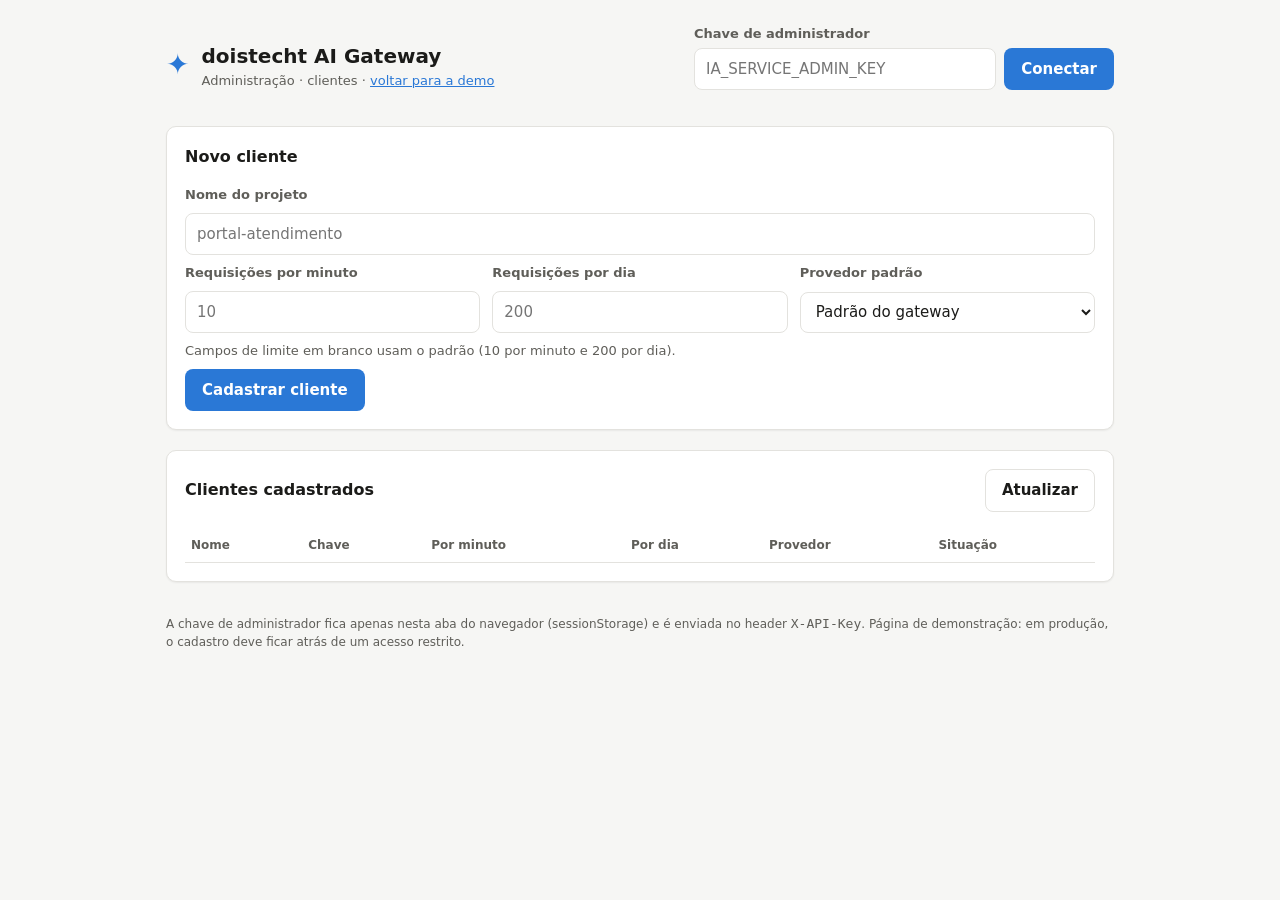
==== demo/site/admin.html @ 45054b07 "feat: implementa fase 6 (Extra) do AI Gateway - Provedor Ollama (chat, streaming, output estruturado" ====
<!doctype html>
<html lang="pt-BR">
<head>
  <meta charset="utf-8">
  <meta name="viewport" content="width=device-width, initial-scale=1">
  <title>doistecht AI Gateway · Clientes</title>
  <meta name="description" content="Cadastro dos projetos clientes do doistecht-ia-service">
  <link rel="stylesheet" href="styles.css">
</head>
<body>
  <header class="topbar">
    <div class="brand">
      <span class="brand-mark" aria-hidden="true">✦</span>
      <div>
        <h1>doistecht AI Gateway</h1>
        <p class="subtitle">Administração · clientes · <a href="index.html">voltar para a demo</a></p>
      </div>
    </div>

    <form id="admin-key-form" class="key-form" autocomplete="off">
      <label for="admin-key">Chave de administrador</label>
      <div class="inline">
        <input id="admin-key" type="password" placeholder="IA_SERVICE_ADMIN_KEY" spellcheck="false">
        <button type="submit">Conectar</button>
      </div>
    </form>
  </header>

  <div id="alert" class="alert" role="alert" hidden></div>

  <main class="admin">
    <section class="panel" aria-labelledby="create-title">
      <h2 id="create-title">Novo cliente</h2>
      <form id="client-form" class="stack" novalidate>
        <div class="stack">
          <label for="client-name">Nome do projeto</label>
          <input id="client-name" name="name" type="text" maxlength="100" placeholder="portal-atendimento" required>
        </div>
        <div class="grid-3">
          <div class="stack">
            <label for="client-rate">Requisições por minuto</label>
            <input id="client-rate" name="rateLimitPerMinute" type="number" min="1" max="10000" placeholder="10">
          </div>
          <div class="stack">
            <label for="client-quota">Requisições por dia</label>
            <input id="client-quota" name="dailyQuota" type="number" min="1" max="1000000" placeholder="200">
          </div>
          <div class="stack">
            <label for="client-provider">Provedor padrão</label>
            <select id="client-provider" name="defaultProvider">
              <option value="">Padrão do gateway</option>
              <option value="gemini">gemini</option>
              <option value="ollama">ollama</option>
            </select>
          </div>
        </div>
        <p class="hint">Campos de limite em branco usam o padrão (10 por minuto e 200 por dia).</p>
        <div>
          <button type="submit" id="client-submit">Cadastrar cliente</button>
        </div>
      </form>

      <div id="created" class="result" hidden aria-live="polite">
        <p class="hint">Cliente <strong id="created-name"></strong> cadastrado. Guarde a API key agora: ela não será exibida de novo.</p>
        <div class="inline">
          <label class="sr-only" for="created-key">API key gerada</label>
          <input id="created-key" type="text" class="mono" readonly>
          <button type="button" id="copy-key" class="secondary">Copiar</button>
          <button type="button" id="use-key">Usar na demo</button>
        </div>
      </div>
    </section>

    <section class="panel" aria-labelledby="list-title">
      <div class="usage-header">
        <h2 id="list-title">Clientes cadastrados</h2>
        <button type="button" id="clients-refresh" class="secondary">Atualizar</button>
      </div>
      <table class="documents">
        <caption class="sr-only">Clientes cadastrados</caption>
        <thead>
          <tr>
            <th scope="col">Nome</th>
            <th scope="col">Chave</th>
            <th scope="col">Por minuto</th>
            <th scope="col">Por dia</th>
            <th scope="col">Provedor</th>
            <th scope="col">Situação</th>
          </tr>
        </thead>
        <tbody id="clients"></tbody>
      </table>
    </section>
  </main>

  <footer class="footer">
    A chave de administrador fica apenas nesta aba do navegador (sessionStorage) e é enviada no header <code>X-API-Key</code>.
    Página de demonstração: em produção, o cadastro deve ficar atrás de um acesso restrito.
  </footer>

  <script type="module" src="admin.js"></script>
</body>
</html>
---- demo/site/styles.css ----
:root {
  color-scheme: light;
  --surface: #f6f6f4;
  --card: #ffffff;
  --border: #e3e2de;
  --text: #1b1b19;
  --text-muted: #5f5e59;
  --accent: #2a78d6;
  --accent-ink: #ffffff;
  --user-bubble: #e8f1fc;
  --code-bg: #f1f0ed;
  /* Cores de status: sempre acompanhadas de texto, nunca sozinhas */
  --good: #0ca30c;
  --warning: #b87f00;
  --critical: #d03b3b;
  --radius: 10px;
  --shadow: 0 1px 2px rgba(0, 0, 0, 0.06);
}

@media (prefers-color-scheme: dark) {
  :root {
    color-scheme: dark;
    --surface: #141413;
    --card: #1e1e1c;
    --border: #33332f;
    --text: #f1f0ea;
    --text-muted: #b3b2aa;
    --accent: #3987e5;
    --user-bubble: #1d2c40;
    --code-bg: #262623;
    --warning: #fab219;
    --shadow: none;
  }
}

* { box-sizing: border-box; }

/* Sem isto, regras como ".panel { display: grid }" venceriam o atributo hidden
   e todas as abas apareceriam ao mesmo tempo */
[hidden] { display: none !important; }

body {
  margin: 0;
  background: var(--surface);
  color: var(--text);
  font: 15px/1.5 system-ui, -apple-system, "Segoe UI", Roboto, sans-serif;
}

.topbar, .providers, .tabs, main, .alert, .footer {
  max-width: 980px;
  margin-inline: auto;
  padding-inline: 16px;
}

.topbar {
  display: flex;
  flex-wrap: wrap;
  gap: 16px;
  align-items: flex-end;
  justify-content: space-between;
  padding-block: 24px 16px;
}

.brand { display: flex; gap: 12px; align-items: center; }
.brand-mark { font-size: 28px; color: var(--accent); }
h1 { font-size: 20px; margin: 0; }
.subtitle { margin: 0; color: var(--text-muted); font-size: 13px; }

label { font-size: 13px; font-weight: 600; color: var(--text-muted); }

input, select, textarea, button {
  font: inherit;
  color: inherit;
}

input[type="text"], input[type="password"], input[type="number"], select, textarea {
  width: 100%;
  padding: 9px 11px;
  background: var(--card);
  border: 1px solid var(--border);
  border-radius: 8px;
}

input:focus-visible, select:focus-visible, textarea:focus-visible, button:focus-visible {
  outline: 2px solid var(--accent);
  outline-offset: 1px;
}

textarea { resize: vertical; }
.mono, code, pre { font-family: ui-monospace, "Cascadia Code", Consolas, monospace; font-size: 13px; }

button {
  padding: 9px 16px;
  border: 1px solid transparent;
  border-radius: 8px;
  background: var(--accent);
  color: var(--accent-ink);
  font-weight: 600;
  cursor: pointer;
  white-space: nowrap;
}

button.secondary { background: transparent; color: var(--text); border-color: var(--border); }
button.link { background: none; color: var(--critical); padding: 4px 8px; font-weight: 500; }
button:disabled { opacity: 0.55; cursor: progress; }

.inline { display: flex; gap: 8px; }
.stack { display: grid; gap: 8px; }
.key-form { display: grid; gap: 4px; min-width: min(420px, 100%); }

.providers {
  display: flex;
  flex-wrap: wrap;
  align-items: center;
  gap: 8px 16px;
  padding-block: 4px 16px;
}

.providers select { width: auto; min-width: 240px; }

.provider-status { display: flex; gap: 14px; list-style: none; margin: 0; padding: 0; font-size: 13px; }
.provider-status li { display: flex; align-items: center; gap: 6px; }
.dot { width: 9px; height: 9px; border-radius: 50%; display: inline-block; }
.dot.UP { background: var(--good); }
.dot.DEGRADED { background: var(--warning); }
.dot.DOWN { background: var(--critical); }
.limits { margin: 0 0 0 auto; color: var(--text-muted); font-size: 13px; }

.tabs {
  display: flex;
  gap: 4px;
  border-bottom: 1px solid var(--border);
  overflow-x: auto;
}

.tabs button {
  background: none;
  color: var(--text-muted);
  border: none;
  border-bottom: 2px solid transparent;
  border-radius: 0;
  padding: 10px 14px;
}

.tabs button[aria-selected="true"] { color: var(--text); border-bottom-color: var(--accent); }

main { padding-block: 20px 32px; }

.panel {
  background: var(--card);
  border: 1px solid var(--border);
  border-radius: var(--radius);
  box-shadow: var(--shadow);
  padding: 18px;
  display: grid;
  gap: 16px;
}

.alert {
  margin-top: 16px;
  padding: 10px 14px;
  border-radius: 8px;
  border: 1px solid var(--critical);
  color: var(--text);
  background: color-mix(in srgb, var(--critical) 10%, var(--card));
}

.messages {
  display: grid;
  gap: 10px;
  min-height: 260px;
  max-height: 55vh;
  overflow-y: auto;
  align-content: start;
}

.message { max-width: 85%; padding: 10px 14px; border-radius: 12px; white-space: pre-wrap; word-break: break-word; }
.message.user { justify-self: end; background: var(--user-bubble); }
.message.assistant { justify-self: start; background: var(--code-bg); }
.message.failed { color: var(--text-muted); font-style: italic; }
.message .meta { display: block; margin-top: 6px; font-size: 12px; color: var(--text-muted); }
.empty { color: var(--text-muted); margin: 0; }

.composer { display: grid; gap: 8px; }
.composer-actions { display: flex; gap: 8px; justify-content: flex-end; }

.hint { margin: 0; color: var(--text-muted); font-size: 13px; }

.result {
  border-top: 1px solid var(--border);
  padding-top: 14px;
  display: grid;
  gap: 8px;
}

.result pre, .answer {
  margin: 0;
  padding: 12px;
  background: var(--code-bg);
  border-radius: 8px;
  overflow-x: auto;
  white-space: pre-wrap;
}

.badges { display: flex; flex-wrap: wrap; gap: 6px; }
.badge {
  font-size: 12px;
  padding: 2px 8px;
  border-radius: 999px;
  border: 1px solid var(--border);
  color: var(--text-muted);
}
.badge.warn { border-color: var(--warning); color: var(--text); }

.documents { width: 100%; border-collapse: collapse; font-size: 14px; }
.documents th, .documents td { text-align: left; padding: 8px 6px; border-bottom: 1px solid var(--border); }
.documents th { font-size: 12px; color: var(--text-muted); font-weight: 600; }
.documents td.empty { color: var(--text-muted); }
.status { display: inline-flex; align-items: center; gap: 6px; }
.status .dot.READY { background: var(--good); }
.status .dot.PROCESSING { background: var(--warning); }
.status .dot.FAILED { background: var(--critical); }
.status-detail { display: block; font-size: 12px; color: var(--text-muted); }

.sources { display: grid; gap: 8px; margin: 0; padding: 0; list-style: none; }
.sources li { padding: 10px 12px; border: 1px solid var(--border); border-radius: 8px; font-size: 14px; }
.sources .source-title { font-weight: 600; }
.sources .excerpt { color: var(--text-muted); margin-top: 4px; }

.usage-header { display: flex; justify-content: space-between; align-items: center; gap: 8px; }
.tiles { display: grid; grid-template-columns: repeat(auto-fit, minmax(150px, 1fr)); gap: 12px; }
.tile { border: 1px solid var(--border); border-radius: var(--radius); padding: 14px; }
.tile .label { font-size: 12px; color: var(--text-muted); }
.tile .value { font-size: 26px; font-weight: 650; margin-top: 4px; font-variant-numeric: tabular-nums; }

.footer { color: var(--text-muted); font-size: 12px; padding-bottom: 32px; }

/* Página de administração (admin.html) */
a { color: var(--accent); }
h2 { font-size: 16px; margin: 0; }
main.admin { display: grid; gap: 20px; }
.grid-3 { display: grid; grid-template-columns: repeat(auto-fit, minmax(180px, 1fr)); gap: 12px; }
.documents td.mono { font-size: 13px; }

.sr-only {
  position: absolute; width: 1px; height: 1px; overflow: hidden;
  clip: rect(0 0 0 0); white-space: nowrap;
}

@media (max-width: 640px) {
  .inline { flex-direction: column; }
  .message { max-width: 100%; }
  .limits { margin-left: 0; }
}
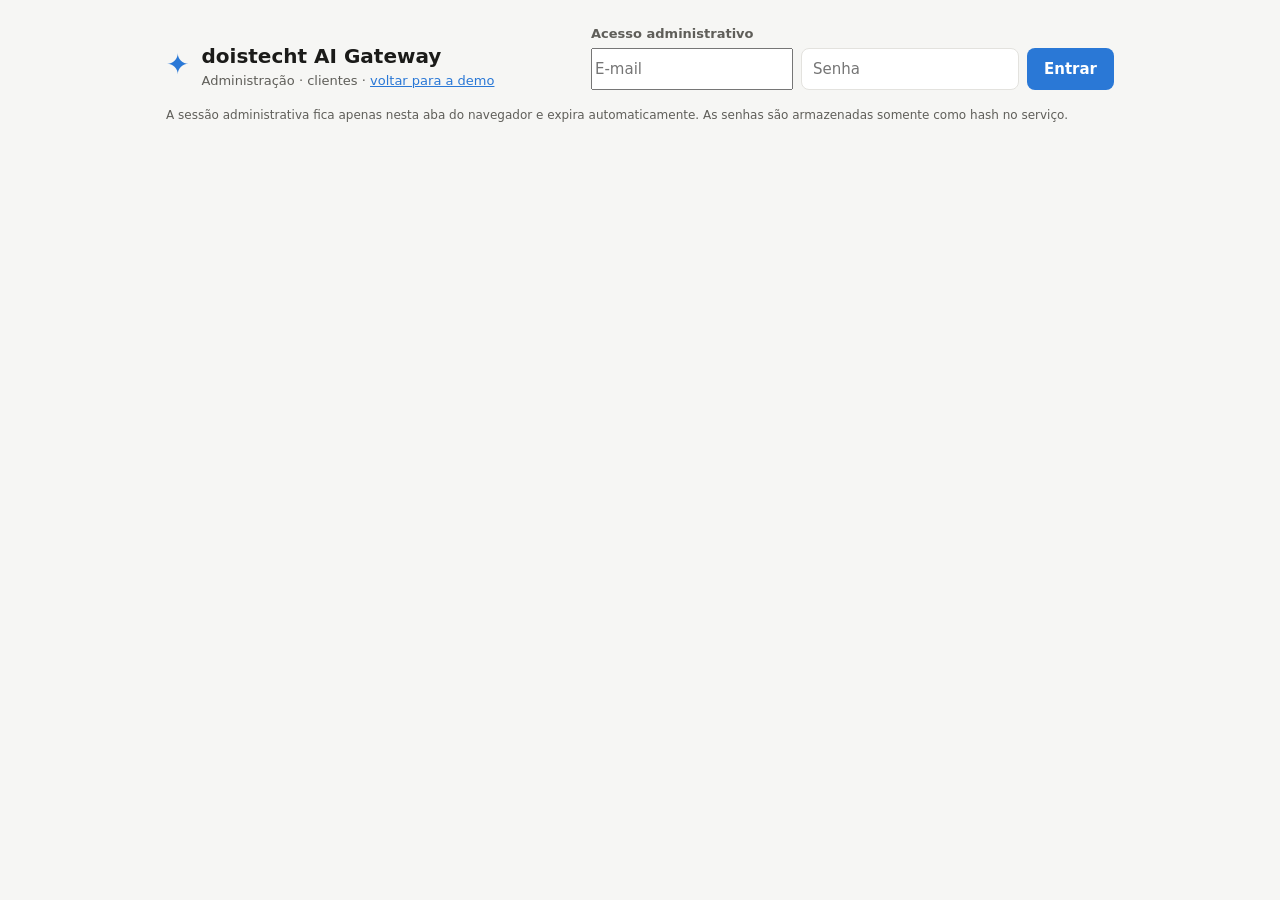
==== commit 0e1d1cc7: "feat: adiciona login com e-mail e senha ao portal administrativo - Tabelas admin_user e admin_sessio" ====
--- a/demo/site/admin.html
+++ b/demo/site/admin.html
@@ -17,18 +17,45 @@
       </div>
     </div>
 
-    <form id="admin-key-form" class="key-form" autocomplete="off">
-      <label for="admin-key">Chave de administrador</label>
+    <form id="login-form" class="key-form" autocomplete="on">
+      <label for="admin-email">Acesso administrativo</label>
       <div class="inline">
-        <input id="admin-key" type="password" placeholder="IA_SERVICE_ADMIN_KEY" spellcheck="false">
-        <button type="submit">Conectar</button>
+        <input id="admin-email" type="email" placeholder="E-mail" autocomplete="username" required>
+        <input id="admin-password" type="password" placeholder="Senha" autocomplete="current-password" required>
+        <button type="submit">Entrar</button>
       </div>
     </form>
+    <div id="admin-session" class="key-form" hidden>
+      <span id="admin-identity"></span>
+      <button type="button" id="logout" class="secondary">Sair</button>
+    </div>
   </header>
 
   <div id="alert" class="alert" role="alert" hidden></div>
 
-  <main class="admin">
+  <main id="first-access" class="admin" hidden>
+    <section class="panel" aria-labelledby="password-title">
+      <h2 id="password-title">Troca obrigatória da senha</h2>
+      <p class="hint">Por segurança, defina uma nova senha antes de acessar o portal administrativo.</p>
+      <form id="password-form" class="stack" novalidate>
+        <div class="stack">
+          <label for="current-password">Senha atual</label>
+          <input id="current-password" type="password" autocomplete="current-password" required>
+        </div>
+        <div class="stack">
+          <label for="new-password">Nova senha</label>
+          <input id="new-password" type="password" minlength="12" maxlength="128" autocomplete="new-password" required>
+        </div>
+        <div class="stack">
+          <label for="confirm-password">Confirme a nova senha</label>
+          <input id="confirm-password" type="password" minlength="12" maxlength="128" autocomplete="new-password" required>
+        </div>
+        <div><button type="submit" id="password-submit">Trocar senha e continuar</button></div>
+      </form>
+    </section>
+  </main>
+
+  <main id="admin-content" class="admin" hidden>
     <section class="panel" aria-labelledby="create-title">
       <h2 id="create-title">Novo cliente</h2>
       <form id="client-form" class="stack" novalidate>
@@ -94,10 +121,10 @@
   </main>
 
   <footer class="footer">
-    A chave de administrador fica apenas nesta aba do navegador (sessionStorage) e é enviada no header <code>X-API-Key</code>.
-    Página de demonstração: em produção, o cadastro deve ficar atrás de um acesso restrito.
+    A sessão administrativa fica apenas nesta aba do navegador e expira automaticamente.
+    As senhas são armazenadas somente como hash no serviço.
   </footer>
 
-  <script type="module" src="admin.js"></script>
+  <script type="module" src="admin-portal.js"></script>
 </body>
 </html>
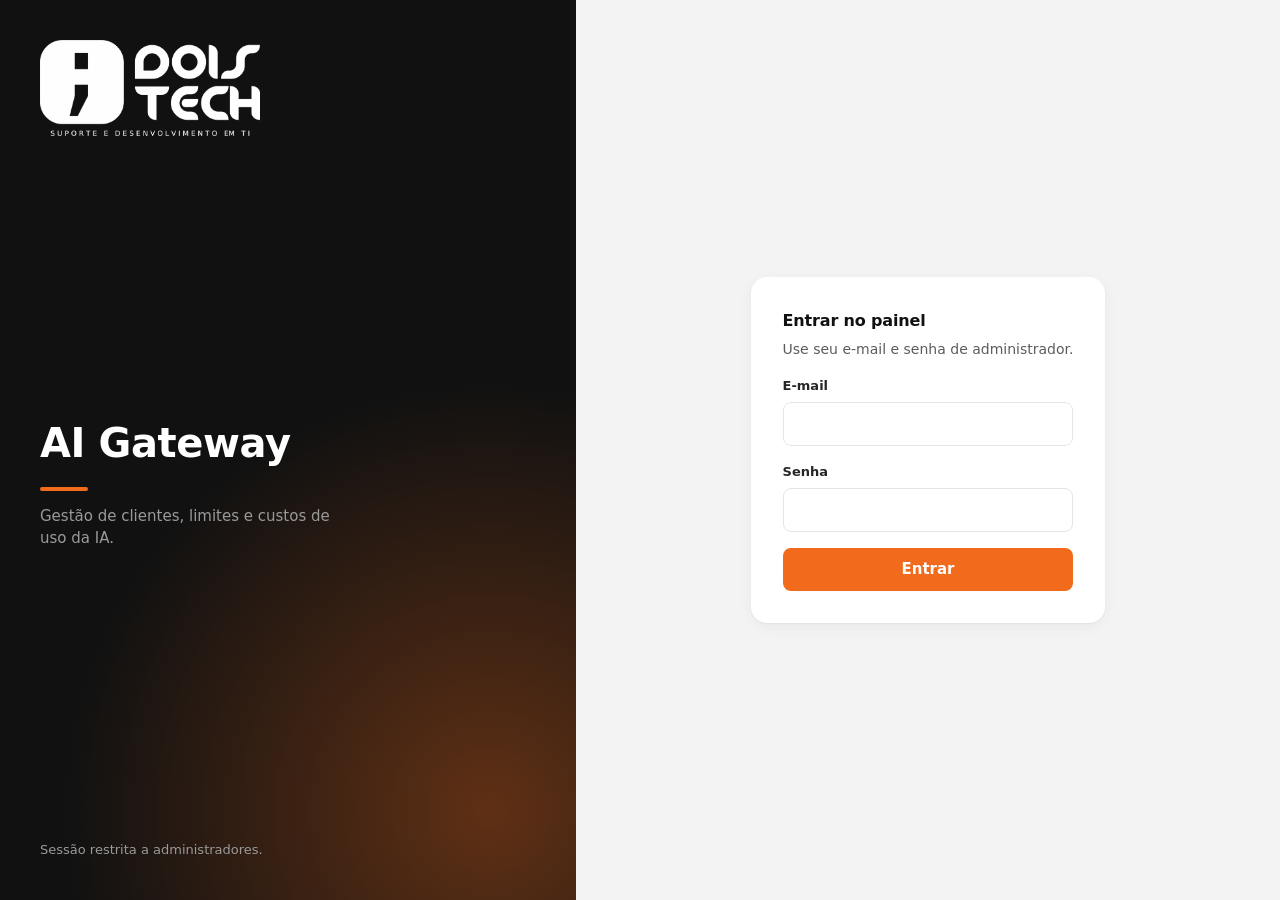
==== commit fcde3f91: "feat: redesenha o portal admin com a identidade doistech e custos por cliente - Layout novo com barr" ====
--- a/demo/site/admin.html
+++ b/demo/site/admin.html
@@ -3,127 +3,217 @@
 <head>
   <meta charset="utf-8">
   <meta name="viewport" content="width=device-width, initial-scale=1">
-  <title>doistecht AI Gateway · Clientes</title>
-  <meta name="description" content="Cadastro dos projetos clientes do doistecht-ia-service">
-  <link rel="stylesheet" href="styles.css">
+  <title>doistech AI Gateway · Admin</title>
+  <meta name="description" content="Painel administrativo do doistecht-ia-service">
+  <link rel="stylesheet" href="admin.css">
 </head>
 <body>
-  <header class="topbar">
-    <div class="brand">
-      <span class="brand-mark" aria-hidden="true">✦</span>
+  <!-- Login -->
+  <div id="login-view" class="auth">
+    <aside class="auth-brand">
+      <img src="img/logo-doistech-branca.png" alt="doistech" class="logo logo-lg">
       <div>
-        <h1>doistecht AI Gateway</h1>
-        <p class="subtitle">Administração · clientes · <a href="index.html">voltar para a demo</a></p>
+        <h1>AI Gateway</h1>
+        <p>Gestão de clientes, limites e custos de uso da IA.</p>
       </div>
-    </div>
-
-    <form id="login-form" class="key-form" autocomplete="on">
-      <label for="admin-email">Acesso administrativo</label>
-      <div class="inline">
-        <input id="admin-email" type="email" placeholder="E-mail" autocomplete="username" required>
-        <input id="admin-password" type="password" placeholder="Senha" autocomplete="current-password" required>
-        <button type="submit">Entrar</button>
-      </div>
-    </form>
-    <div id="admin-session" class="key-form" hidden>
-      <span id="admin-identity"></span>
-      <button type="button" id="logout" class="secondary">Sair</button>
-    </div>
-  </header>
-
-  <div id="alert" class="alert" role="alert" hidden></div>
-
-  <main id="first-access" class="admin" hidden>
-    <section class="panel" aria-labelledby="password-title">
-      <h2 id="password-title">Troca obrigatória da senha</h2>
-      <p class="hint">Por segurança, defina uma nova senha antes de acessar o portal administrativo.</p>
-      <form id="password-form" class="stack" novalidate>
-        <div class="stack">
+      <p class="auth-foot">Sessão restrita a administradores.</p>
+    </aside>
+    <main class="auth-main">
+      <form id="login-form" class="auth-card" autocomplete="on">
+        <h2>Entrar no painel</h2>
+        <p class="muted">Use seu e-mail e senha de administrador.</p>
+        <div class="field">
+          <label for="admin-email">E-mail</label>
+          <input id="admin-email" type="email" autocomplete="username" required>
+        </div>
+        <div class="field">
+          <label for="admin-password">Senha</label>
+          <input id="admin-password" type="password" autocomplete="current-password" required>
+        </div>
+        <button type="submit" class="btn btn-primary btn-block">Entrar</button>
+      </form>
+
+      <form id="password-form" class="auth-card" novalidate hidden>
+        <h2>Troque sua senha</h2>
+        <p class="muted">Por segurança, defina uma nova senha antes de acessar o painel.</p>
+        <div class="field">
           <label for="current-password">Senha atual</label>
           <input id="current-password" type="password" autocomplete="current-password" required>
         </div>
-        <div class="stack">
+        <div class="field">
           <label for="new-password">Nova senha</label>
           <input id="new-password" type="password" minlength="12" maxlength="128" autocomplete="new-password" required>
-        </div>
-        <div class="stack">
+          <small class="muted">De 12 a 128 caracteres.</small>
+        </div>
+        <div class="field">
           <label for="confirm-password">Confirme a nova senha</label>
           <input id="confirm-password" type="password" minlength="12" maxlength="128" autocomplete="new-password" required>
         </div>
-        <div><button type="submit" id="password-submit">Trocar senha e continuar</button></div>
+        <button type="submit" id="password-submit" class="btn btn-primary btn-block">Trocar senha e continuar</button>
+        <button type="button" class="btn btn-ghost btn-block js-logout">Sair</button>
       </form>
-    </section>
-  </main>
-
-  <main id="admin-content" class="admin" hidden>
-    <section class="panel" aria-labelledby="create-title">
-      <h2 id="create-title">Novo cliente</h2>
-      <form id="client-form" class="stack" novalidate>
-        <div class="stack">
-          <label for="client-name">Nome do projeto</label>
-          <input id="client-name" name="name" type="text" maxlength="100" placeholder="portal-atendimento" required>
-        </div>
-        <div class="grid-3">
-          <div class="stack">
-            <label for="client-rate">Requisições por minuto</label>
-            <input id="client-rate" name="rateLimitPerMinute" type="number" min="1" max="10000" placeholder="10">
-          </div>
-          <div class="stack">
-            <label for="client-quota">Requisições por dia</label>
-            <input id="client-quota" name="dailyQuota" type="number" min="1" max="1000000" placeholder="200">
-          </div>
-          <div class="stack">
-            <label for="client-provider">Provedor padrão</label>
-            <select id="client-provider" name="defaultProvider">
-              <option value="">Padrão do gateway</option>
-              <option value="gemini">gemini</option>
-              <option value="ollama">ollama</option>
-            </select>
-          </div>
-        </div>
-        <p class="hint">Campos de limite em branco usam o padrão (10 por minuto e 200 por dia).</p>
-        <div>
-          <button type="submit" id="client-submit">Cadastrar cliente</button>
-        </div>
-      </form>
-
-      <div id="created" class="result" hidden aria-live="polite">
-        <p class="hint">Cliente <strong id="created-name"></strong> cadastrado. Guarde a API key agora: ela não será exibida de novo.</p>
-        <div class="inline">
-          <label class="sr-only" for="created-key">API key gerada</label>
-          <input id="created-key" type="text" class="mono" readonly>
-          <button type="button" id="copy-key" class="secondary">Copiar</button>
-          <button type="button" id="use-key">Usar na demo</button>
-        </div>
+
+      <div id="login-alert" class="alert auth-alert" role="alert" hidden></div>
+    </main>
+  </div>
+
+  <!-- Painel -->
+  <div id="app-view" class="shell" hidden>
+    <aside class="sidebar">
+      <img src="img/logo-doistech-branca.png" alt="doistech" class="logo">
+      <p class="sidebar-label">AI Gateway</p>
+      <nav class="nav" aria-label="Seções">
+        <a href="#" class="nav-item active" id="nav-clients" aria-current="page">
+          <svg viewBox="0 0 24 24" aria-hidden="true"><circle cx="12" cy="8" r="4" /><path d="M4 21a8 8 0 0 1 16 0" /></svg>
+          Clientes
+        </a>
+        <a href="index.html" class="nav-item">
+          <svg viewBox="0 0 24 24" aria-hidden="true"><path d="M4 5h16v11H9l-5 4z" /></svg>
+          Demo da API
+        </a>
+      </nav>
+      <div class="sidebar-user">
+        <div class="avatar" id="admin-avatar" aria-hidden="true"></div>
+        <div class="user-info">
+          <span id="admin-email-label"></span>
+          <small id="admin-role-label"></small>
+        </div>
+        <button type="button" class="icon-btn js-logout" title="Sair" aria-label="Sair">
+          <svg viewBox="0 0 24 24" aria-hidden="true"><path d="M14 4h5v16h-5M10 8l-4 4 4 4M6 12h10" /></svg>
+        </button>
       </div>
-    </section>
-
-    <section class="panel" aria-labelledby="list-title">
-      <div class="usage-header">
-        <h2 id="list-title">Clientes cadastrados</h2>
-        <button type="button" id="clients-refresh" class="secondary">Atualizar</button>
-      </div>
-      <table class="documents">
-        <caption class="sr-only">Clientes cadastrados</caption>
-        <thead>
-          <tr>
-            <th scope="col">Nome</th>
-            <th scope="col">Chave</th>
-            <th scope="col">Por minuto</th>
-            <th scope="col">Por dia</th>
-            <th scope="col">Provedor</th>
-            <th scope="col">Situação</th>
-          </tr>
-        </thead>
-        <tbody id="clients"></tbody>
-      </table>
-    </section>
-  </main>
-
-  <footer class="footer">
-    A sessão administrativa fica apenas nesta aba do navegador e expira automaticamente.
-    As senhas são armazenadas somente como hash no serviço.
-  </footer>
+    </aside>
+
+    <div class="content">
+      <div id="alert" class="alert" role="alert" hidden></div>
+
+      <!-- Lista de clientes -->
+      <section id="clients-view">
+        <header class="page-head">
+          <div>
+            <h1>Clientes</h1>
+            <p class="muted">Projetos que consomem o gateway. Clique em um cliente para ver uso e custos.</p>
+          </div>
+          <div class="actions">
+            <button type="button" id="clients-refresh" class="btn btn-ghost">Atualizar</button>
+            <button type="button" id="new-client" class="btn btn-primary">+ Novo cliente</button>
+          </div>
+        </header>
+
+        <div class="stats" id="clients-stats"></div>
+
+        <div id="create-panel" class="card" hidden>
+          <div class="card-head">
+            <h2>Novo cliente</h2>
+            <button type="button" id="create-close" class="icon-btn" aria-label="Fechar">
+              <svg viewBox="0 0 24 24" aria-hidden="true"><path d="M6 6l12 12M18 6L6 18" /></svg>
+            </button>
+          </div>
+          <form id="client-form" novalidate>
+            <div class="form-grid">
+              <div class="field span-all">
+                <label for="client-name">Nome do projeto</label>
+                <input id="client-name" type="text" maxlength="100" placeholder="portal-atendimento" required>
+              </div>
+              <div class="field">
+                <label for="client-rate">Requisições por minuto</label>
+                <input id="client-rate" type="number" min="1" max="10000" placeholder="10">
+              </div>
+              <div class="field">
+                <label for="client-quota">Requisições por dia</label>
+                <input id="client-quota" type="number" min="1" max="1000000" placeholder="200">
+              </div>
+              <div class="field">
+                <label for="client-provider">Provedor padrão</label>
+                <select id="client-provider">
+                  <option value="">Padrão do gateway</option>
+                  <option value="gemini">gemini</option>
+                  <option value="ollama">ollama</option>
+                </select>
+              </div>
+            </div>
+            <div class="form-foot">
+              <small class="muted">Limites em branco usam o padrão: 10 por minuto e 200 por dia.</small>
+              <button type="submit" id="client-submit" class="btn btn-primary">Cadastrar cliente</button>
+            </div>
+          </form>
+
+          <div id="created" class="key-box" hidden aria-live="polite">
+            <p>Cliente <strong id="created-name"></strong> cadastrado. Guarde a API key agora: ela não será exibida de novo.</p>
+            <div class="key-row">
+              <label class="sr-only" for="created-key">API key gerada</label>
+              <input id="created-key" type="text" class="mono" readonly>
+              <button type="button" id="copy-key" class="btn btn-dark">Copiar</button>
+              <button type="button" id="use-key" class="btn btn-ghost">Usar na demo</button>
+            </div>
+          </div>
+        </div>
+
+        <div class="card table-card">
+          <table class="table">
+            <caption class="sr-only">Clientes cadastrados</caption>
+            <thead>
+              <tr>
+                <th scope="col">Cliente</th>
+                <th scope="col">Chave</th>
+                <th scope="col" class="num">Por minuto</th>
+                <th scope="col" class="num">Por dia</th>
+                <th scope="col">Provedor</th>
+                <th scope="col">Situação</th>
+                <th scope="col"><span class="sr-only">Abrir</span></th>
+              </tr>
+            </thead>
+            <tbody id="clients"></tbody>
+          </table>
+        </div>
+      </section>
+
+      <!-- Detalhe do cliente -->
+      <section id="client-view" hidden>
+        <nav class="breadcrumb" aria-label="Caminho">
+          <a href="#" id="client-back">Clientes</a>
+          <span aria-hidden="true">/</span>
+          <span id="crumb-name"></span>
+        </nav>
+        <header class="page-head">
+          <div>
+            <h1 id="client-title"></h1>
+            <p class="muted" id="client-meta"></p>
+          </div>
+          <div class="actions">
+            <span class="chip">Últimos 30 dias</span>
+            <button type="button" id="usage-refresh" class="btn btn-ghost">Atualizar</button>
+          </div>
+        </header>
+
+        <div class="hero card">
+          <div class="hero-main">
+            <span class="eyebrow">Custo estimado</span>
+            <strong id="usage-cost" class="hero-value">—</strong>
+            <span id="usage-cost-usd" class="hero-usd"></span>
+            <small>Calculado em dólares pela tabela de preços de cada modelo e convertido pela cotação do dia. No plano gratuito do Gemini o custo real é zero.</small>
+          </div>
+          <div class="hero-side">
+            <span class="eyebrow">Média por chamada</span>
+            <strong id="usage-avg">—</strong>
+            <span class="eyebrow">Taxa de sucesso</span>
+            <strong id="usage-success">—</strong>
+          </div>
+        </div>
+
+        <div id="usage" class="stats"></div>
+
+        <div class="card">
+          <div class="card-head"><h2>Configuração</h2></div>
+          <dl class="config" id="client-config"></dl>
+        </div>
+      </section>
+
+      <footer class="footer">
+        A sessão administrativa fica apenas nesta aba do navegador e expira automaticamente.
+      </footer>
+    </div>
+  </div>
 
   <script type="module" src="admin-portal.js"></script>
 </body>
--- a/demo/site/admin.css
+++ b/demo/site/admin.css
@@ -0,0 +1,244 @@
+/* Painel administrativo: identidade doistech (laranja, preto, cinza e branco) */
+:root {
+  color-scheme: light;
+  --orange: #f26a1b;
+  --orange-strong: #d9560b;
+  --orange-soft: #fff1e8;
+  --black: #111111;
+  --black-soft: #1c1c1c;
+  --gray-900: #262626;
+  --gray-600: #5c5c5c;
+  --gray-400: #9a9a9a;
+  --gray-200: #e6e6e6;
+  --gray-100: #f3f3f3;
+  --white: #ffffff;
+  /* Status: sempre acompanhados de texto */
+  --good: #13893f;
+  --good-soft: #e6f5ec;
+  --critical: #c8312b;
+  --critical-soft: #fdecea;
+  --radius: 12px;
+  --shadow: 0 1px 2px rgba(17, 17, 17, 0.05), 0 4px 16px rgba(17, 17, 17, 0.04);
+}
+
+* { box-sizing: border-box; }
+[hidden] { display: none !important; }
+
+body {
+  margin: 0;
+  background: var(--gray-100);
+  color: var(--black);
+  font: 15px/1.5 "Segoe UI", system-ui, -apple-system, Roboto, sans-serif;
+}
+
+h1, h2 { margin: 0; letter-spacing: -0.01em; }
+h1 { font-size: 26px; font-weight: 700; }
+h2 { font-size: 16px; font-weight: 650; }
+p { margin: 0; }
+a { color: var(--orange-strong); }
+.muted { color: var(--gray-600); }
+.mono { font-family: ui-monospace, "Cascadia Code", Consolas, monospace; font-size: 13px; }
+.sr-only {
+  position: absolute; width: 1px; height: 1px; overflow: hidden;
+  clip: rect(0 0 0 0); white-space: nowrap;
+}
+
+svg { width: 18px; height: 18px; fill: none; stroke: currentColor; stroke-width: 2; stroke-linecap: round; stroke-linejoin: round; }
+
+/* Marca */
+.logo { display: block; width: 148px; height: auto; }
+.logo-lg { width: 220px; }
+
+/* Formulários e botões */
+input, select, button { font: inherit; color: inherit; }
+label { font-size: 13px; font-weight: 600; color: var(--gray-900); }
+.field { display: grid; gap: 6px; }
+.field small { font-size: 12px; }
+
+input[type="text"], input[type="email"], input[type="password"], input[type="number"], select {
+  width: 100%;
+  padding: 10px 12px;
+  background: var(--white);
+  border: 1px solid var(--gray-200);
+  border-radius: 8px;
+  transition: border-color 0.15s, box-shadow 0.15s;
+}
+input:focus, select:focus { outline: none; border-color: var(--orange); box-shadow: 0 0 0 3px rgba(242, 106, 27, 0.18); }
+input[readonly] { background: var(--gray-100); }
+
+.btn {
+  display: inline-flex; align-items: center; justify-content: center; gap: 6px;
+  padding: 9px 16px; border-radius: 8px; border: 1px solid transparent;
+  font-weight: 600; cursor: pointer; white-space: nowrap;
+  transition: background 0.15s, border-color 0.15s, color 0.15s;
+}
+.btn:disabled { opacity: 0.55; cursor: progress; }
+.btn-primary { background: var(--orange); color: var(--white); }
+.btn-primary:hover:not(:disabled) { background: var(--orange-strong); }
+.btn-dark { background: var(--black); color: var(--white); }
+.btn-dark:hover:not(:disabled) { background: var(--gray-900); }
+.btn-ghost { background: var(--white); color: var(--black); border-color: var(--gray-200); }
+.btn-ghost:hover:not(:disabled) { border-color: var(--gray-400); }
+.btn-block { width: 100%; }
+:is(.btn, .icon-btn, .nav-item, .row-link):focus-visible { outline: 2px solid var(--orange); outline-offset: 2px; }
+
+.icon-btn {
+  display: grid; place-items: center; width: 34px; height: 34px; padding: 0;
+  border: 0; border-radius: 8px; background: transparent; color: inherit; cursor: pointer;
+}
+.icon-btn:hover { background: rgba(127, 127, 127, 0.15); }
+
+.alert {
+  padding: 12px 14px; border-radius: 10px; font-size: 14px;
+  background: var(--critical-soft); color: var(--critical); border: 1px solid rgba(200, 49, 43, 0.25);
+}
+
+/* Login */
+.auth { display: grid; grid-template-columns: minmax(320px, 0.9fr) 1.1fr; min-height: 100vh; }
+.auth-brand {
+  display: flex; flex-direction: column; justify-content: space-between; gap: 32px;
+  padding: 40px; background: var(--black); color: var(--white);
+  background-image: radial-gradient(circle at 85% 90%, rgba(242, 106, 27, 0.35), transparent 45%);
+}
+.auth-brand h1 { font-size: 40px; color: var(--white); }
+.auth-brand h1::after { content: ""; display: block; width: 48px; height: 4px; margin-top: 14px; border-radius: 2px; background: var(--orange); }
+.auth-brand p { color: var(--gray-400); margin-top: 14px; max-width: 32ch; }
+.auth-foot { font-size: 13px; }
+.auth-main { display: grid; place-content: center; gap: 16px; padding: 32px 16px; }
+.auth-card {
+  display: grid; gap: 16px; width: min(400px, 100%);
+  padding: 32px; background: var(--white); border-radius: 16px; box-shadow: var(--shadow);
+}
+.auth-card .muted { margin-top: -10px; font-size: 14px; }
+.auth-alert { width: min(400px, 100%); }
+
+/* Estrutura do painel */
+.shell { display: grid; grid-template-columns: 248px 1fr; min-height: 100vh; }
+.sidebar {
+  position: sticky; top: 0; height: 100vh;
+  display: flex; flex-direction: column; gap: 6px;
+  padding: 24px 16px; background: var(--black); color: var(--gray-400);
+}
+.sidebar-label { margin: 10px 0 20px 2px; font-size: 12px; text-transform: uppercase; letter-spacing: 0.08em; }
+.nav { display: grid; gap: 4px; }
+.nav-item {
+  display: flex; align-items: center; gap: 10px; padding: 10px 12px; border-radius: 8px;
+  color: var(--gray-400); text-decoration: none; font-weight: 550;
+}
+.nav-item:hover { background: var(--black-soft); color: var(--white); }
+.nav-item.active { background: var(--black-soft); color: var(--white); box-shadow: inset 3px 0 0 var(--orange); }
+.nav-item.active svg { color: var(--orange); }
+.sidebar-user {
+  margin-top: auto; display: flex; align-items: center; gap: 10px;
+  padding-top: 16px; border-top: 1px solid var(--gray-900);
+}
+.avatar {
+  flex: none; display: grid; place-items: center; width: 36px; height: 36px; border-radius: 50%;
+  background: var(--orange); color: var(--white); font-weight: 700; text-transform: uppercase;
+}
+.user-info { display: grid; min-width: 0; flex: 1; }
+.user-info span { color: var(--white); font-size: 13px; overflow: hidden; text-overflow: ellipsis; white-space: nowrap; }
+.user-info small { font-size: 12px; }
+
+.content { display: grid; align-content: start; gap: 20px; padding: 32px; max-width: 1200px; width: 100%; }
+.content > section { display: grid; gap: 20px; }
+.page-head { display: flex; flex-wrap: wrap; gap: 16px; align-items: flex-end; justify-content: space-between; }
+.page-head .muted { margin-top: 4px; }
+.actions { display: flex; flex-wrap: wrap; gap: 8px; align-items: center; }
+.footer { color: var(--gray-400); font-size: 12px; padding-top: 8px; }
+
+/* Cards */
+.card { background: var(--white); border: 1px solid var(--gray-200); border-radius: var(--radius); box-shadow: var(--shadow); padding: 20px; }
+.card-head { display: flex; align-items: center; justify-content: space-between; margin-bottom: 16px; }
+
+.stats { display: grid; grid-template-columns: repeat(auto-fit, minmax(170px, 1fr)); gap: 16px; }
+.stat { background: var(--white); border: 1px solid var(--gray-200); border-radius: var(--radius); box-shadow: var(--shadow); padding: 16px 18px; }
+.stat .label { font-size: 12px; font-weight: 600; color: var(--gray-600); text-transform: uppercase; letter-spacing: 0.05em; }
+.stat .value { margin-top: 6px; font-size: 26px; font-weight: 700; font-variant-numeric: tabular-nums; }
+.stat .sub { margin-top: 2px; font-size: 12px; color: var(--gray-600); }
+
+/* Formulário de novo cliente */
+.form-grid { display: grid; grid-template-columns: repeat(3, minmax(0, 1fr)); gap: 16px; }
+.span-all { grid-column: 1 / -1; }
+.form-foot { display: flex; flex-wrap: wrap; gap: 12px; align-items: center; justify-content: space-between; margin-top: 18px; }
+.key-box {
+  margin-top: 18px; padding: 16px; border-radius: 10px;
+  background: var(--orange-soft); border: 1px solid rgba(242, 106, 27, 0.35);
+}
+.key-row { display: flex; gap: 8px; margin-top: 10px; }
+.key-row input { flex: 1; }
+
+/* Tabela */
+.table-card { padding: 0; overflow-x: auto; }
+.table { width: 100%; border-collapse: collapse; font-size: 14px; }
+.table th {
+  padding: 12px 16px; text-align: left; background: var(--gray-100);
+  font-size: 12px; font-weight: 600; color: var(--gray-600); text-transform: uppercase; letter-spacing: 0.05em;
+  border-bottom: 1px solid var(--gray-200);
+}
+.table td { padding: 14px 16px; border-bottom: 1px solid var(--gray-200); white-space: nowrap; }
+.table tbody tr:last-child td { border-bottom: 0; }
+.table tbody tr.clickable { cursor: pointer; transition: background 0.12s; }
+.table tbody tr.clickable:hover { background: var(--orange-soft); }
+.table .num { text-align: right; font-variant-numeric: tabular-nums; }
+.table td.empty { padding: 32px; text-align: center; color: var(--gray-600); }
+.client-cell { display: flex; align-items: center; gap: 10px; font-weight: 600; }
+.client-initial {
+  flex: none; display: grid; place-items: center; width: 32px; height: 32px; border-radius: 8px;
+  background: var(--black); color: var(--white); font-size: 13px; text-transform: uppercase;
+}
+.row-link {
+  display: inline-grid; place-items: center; width: 30px; height: 30px; border: 0; border-radius: 8px;
+  background: transparent; color: var(--gray-400); cursor: pointer;
+}
+tr.clickable:hover .row-link { color: var(--orange-strong); }
+
+.chip { display: inline-flex; align-items: center; gap: 6px; padding: 4px 10px; border-radius: 999px; font-size: 12px; font-weight: 600; background: var(--gray-100); color: var(--gray-900); border: 1px solid var(--gray-200); }
+.badge { display: inline-flex; align-items: center; gap: 6px; padding: 3px 10px; border-radius: 999px; font-size: 12px; font-weight: 600; }
+.badge::before { content: ""; width: 6px; height: 6px; border-radius: 50%; background: currentColor; }
+.badge.on { background: var(--good-soft); color: var(--good); }
+.badge.off { background: var(--critical-soft); color: var(--critical); }
+
+/* Detalhe do cliente */
+.breadcrumb { display: flex; gap: 8px; font-size: 13px; color: var(--gray-600); }
+.breadcrumb a { color: var(--gray-600); text-decoration: none; }
+.breadcrumb a:hover { color: var(--orange-strong); }
+.breadcrumb span:last-child { color: var(--black); font-weight: 600; }
+
+.hero {
+  display: grid; grid-template-columns: 1fr auto; gap: 24px; padding: 28px;
+  background: var(--black); color: var(--white); border: 0;
+  background-image: radial-gradient(circle at 100% 0%, rgba(242, 106, 27, 0.4), transparent 50%);
+}
+.hero-main { display: grid; gap: 6px; }
+.hero-main small { color: var(--gray-400); max-width: 56ch; }
+.eyebrow { font-size: 12px; font-weight: 600; text-transform: uppercase; letter-spacing: 0.08em; color: var(--gray-400); }
+.hero-value { font-size: 44px; font-weight: 750; line-height: 1.1; color: var(--orange); font-variant-numeric: tabular-nums; }
+.hero-usd { font-size: 14px; color: var(--white); font-variant-numeric: tabular-nums; }
+.hero-side { display: grid; align-content: center; gap: 2px; padding-left: 24px; border-left: 1px solid var(--gray-900); }
+.hero-side strong { font-size: 22px; margin-bottom: 10px; font-variant-numeric: tabular-nums; }
+.hero-side strong:last-child { margin-bottom: 0; }
+
+.config { display: grid; grid-template-columns: repeat(auto-fit, minmax(180px, 1fr)); gap: 16px; margin: 0; }
+.config div { display: grid; gap: 2px; }
+.config dt { font-size: 12px; color: var(--gray-600); }
+.config dd { margin: 0; font-weight: 600; }
+
+@media (max-width: 860px) {
+  .auth { grid-template-columns: 1fr; }
+  .auth-brand { padding: 24px 16px; }
+  .auth-brand h1 { font-size: 28px; }
+  .shell { grid-template-columns: 1fr; }
+  .sidebar { position: static; height: auto; flex-direction: row; flex-wrap: wrap; align-items: center; padding: 12px 16px; }
+  .sidebar-label { display: none; }
+  .sidebar .logo { width: 110px; }
+  .logo-lg { width: 160px; }
+  .nav { grid-auto-flow: column; margin-left: auto; }
+  .nav-item.active { box-shadow: inset 0 -3px 0 var(--orange); }
+  .sidebar-user { margin-top: 0; padding-top: 0; border-top: 0; width: 100%; }
+  .content { padding: 20px 16px; }
+  .form-grid { grid-template-columns: 1fr; }
+  .hero { grid-template-columns: 1fr; }
+  .hero-side { padding-left: 0; padding-top: 16px; border-left: 0; border-top: 1px solid var(--gray-900); }
+  .key-row { flex-direction: column; }
+}
